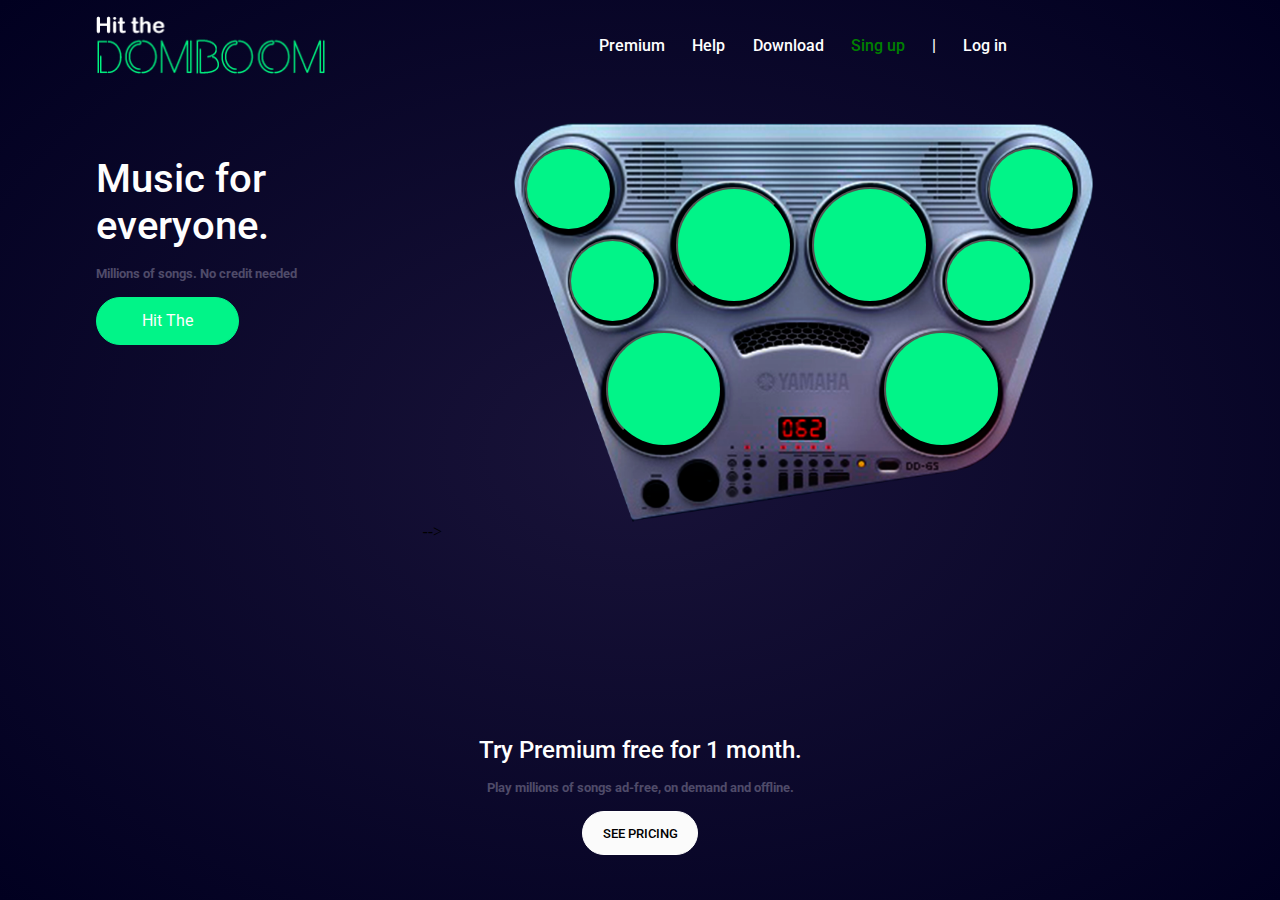
==== docs/index.html @ ec5cd291 "cambio nombre github pages" ====
<!DOCTYPE html>
<html lang="en">

<head>
    <meta charset="UTF-8">
    <meta http-equiv="X-UA-Compatible" content="IE=edge">
    <meta name="viewport" content="width=device-width, initial-scale=1.0">
    <title>Wrapper Hit the Dombo</title>
    <link rel="stylesheet" href="https://cdnjs.cloudflare.com/ajax/libs/font-awesome/6.1.1/css/all.min.css">
    <link rel="stylesheet" href="style.css">
</head>

<body>
    <div class="wrapper_background">
        <div class="wrapper">
            <!--Insertar botó mobile-->
            <div id="burgerButton_display" class="burgerButton_display">
                <div id="burgerButton" class="burgerButton burgerButtonClosed">
                    <div class="burgerItems_container">
                        <div class="burgerButton_bar"></div>
                        <div class="burgerButton_bar" style="width: 35%;"></div>
                        <div class="burgerButton_bar"></div>
                    </div>
                </div>
            </div>
            <header id="header" class="header line">
                <!--Insertar Navbar-->
                <div class="logo_col line">
                    <img class="logo_img" src="../assets/logo.png" alt="Dombo logo">
                </div>
                <div class="navbar_col line">
                    <p class="navbar_item font">Premium</p>
                    <p class="navbar_item font">Help</p>
                    <p class="navbar_item font">Download</p>
                    <p class="navbar_item font sign_up">Sing up</p>
                    <p class="navbar_item font">|</p>
                    <p class="navbar_item font">Log in</p>
                </div>
            </header>
            <div id="row_1" class="row_1 line">
                <div class="text_container line">
                    <div class="text_justify">
                        <h1 class="title no-format font"> <span>Music for </span> <br> <span>everyone. </span></h1>
                        <h5 class="subtitle no-format font">Millions of songs. No credit needed</h5>
                        <!--Insertar botó-->
                        <button class="boto_central font">Hit the</button>
                    </div>
                </div>
                <div class="img_container line">
                    <!--Insertar imatge (fet)-->
                    <div class="button-container">
                        <img src="../assets/drumkit.png" alt="bateria electronica" class="img_bateria">
                        <button type="button" class="bombo big_button" onclick="bombo.play()"></button>

                        <button type="button" class="crash big_button" onclick="crash.play()"></button>

                        <button type="button" class="hit-hat big_button" onclick="hit.play()"></button>

                        <button type="button" class="redoblante big_button" onclick="redoblante.play()"></button>

                        <button type="button" class="tom1 little_button" onclick="tom1.play()"></button>

                        <button type="button" class="tom2 little_button" onclick="tom2.play()"></button>

                        <button type="button" class="tom3 little_button" onclick="tom3.play()"></button>

                        <button type="button" class="tom4 little_button" onclick="tom4.play()"></button>
                    </div> -->
                </div>
            </div>
            <!--Insertar footer-->
            <div id="row_2" class="row_2 displayNone line">
                <footer>
                    <div class="footer_content">
                        <h2 class="footer_title font">Try Premium free for 1 month.</h2>
                        <h5 class="subtitle font">Play millions of songs ad-free, on demand and offline.</h5>
                        <!--Insertar botó-->
                        <button class="boto_baix font">SEE PRICING</button>

                    </div>

                </footer>
            </div>
            <div id="row_3" class="row_3 line">
            </div>
        </div>
    </div>
    <script src="app.js"></script>
    <link rel="preconnect" href="https://fonts.googleapis.com">
    <link rel="preconnect" href="https://fonts.gstatic.com" crossorigin>
    <link href="https://fonts.googleapis.com/css2?family=Roboto:wght@100;300;400;500&display=swap" rel="stylesheet">
</body>

</html>
---- docs/style.css ----
/*WRAPPER*/
* {
    margin: 0;
    padding: 0;
}

body,
html {
    position: fixed;
    overflow: hidden;
    height: 100vh;
    width: 100vw;
}

.no-format {
    padding: 0;
    margin: 0;
}

/*FLEX BOX*/
.wrapper_background {
    width: 100%;
    height: 100%;
    background: rgb(25, 19, 57);
    background: -moz-radial-gradient(center, rgb(19, 75, 112) 0%, rgb(8, 32, 48) 100%);
    background: -webkit-radial-gradient(center, rgb(19, 75, 112) 0%, rgb(8, 32, 48) 100%);
    background: radial-gradient(ellipse at center, rgb(25, 19, 57) 0%, rgb(1, 0, 32) 100%);
}

.wrapper {
    width: 85%;
    height: 100%;
    margin: 0 auto;
    display: flex;
    flex-direction: column;
}

.row_1,
.row_2,
.row_3 {
    display: flex;
    flex-direction: row;
    justify-content: center;
}

.header {
    height: 10%;
    display: flex;
    flex-direction: row;
    /* mediaquery
    height: 15%; */
}

.row_1 {
    height: 60%;
    /* mediaquery
    height: 80%; */
}

.row_2 {
    height: 25%;
    align-items: end;
}

.row_3 {
    height: 5%;
}

.text_container {
    position: relative;
    padding-top: 6%;
    width: 30%;
    /* mediaquery
    width: 100%; */
}

.img_container {
    position: relative;
    width: 70%;
    padding-top: 3%;
    /* mediaquery
    width: 100%; */
}

.title {
    font-weight: 500;
    color: rgb(254, 254, 254);
    font-size: 2.5em;
    /*mediaquery*/
}

.subtitle {
    font-weight: bold;
    color: rgb(79, 75, 105);
    margin: 5% 0%;
}

.font {
    font-family: 'Roboto', sans-serif;
    /*display: contents; mediaquery NO CAL*/
}

/* .line {
    border: 1px solid white;
} */

.button-container {
    position: relative;
    width: 80%;
    margin: 0 auto;
    max-height: 400px;
    max-width: 579px;
    /* mediaquery
    width: 100; */
}

/*HEADER*/
.logo_col {
    width: 30%;
    display: flex;
    align-items: center;
    /* width: 100%; mediaquery */
}

.logo_img {
    height: 65%;
    /* mediaquery
    width: 80%;
    margin: 0 auto; */
}

.navbar_col {
    width: 40%;
    display: flex;
    align-items: center;
    flex-direction: row;
    margin: 0 auto;
    justify-content: space-around;
    /* display: none; mediaquery */
}

.navbar_item {
    font-size: 1em;
    color: white;
    font-weight: 500;
}

.sign_up {
    color: green;
}

/*BOTONS*/
.boto_central {
    border: 1px solid #01f488;
    padding: 1.5vh 3.5vw;
    background-color: #01f488;
    color: rgb(255, 253, 253);
    text-decoration: none;
    text-transform: capitalize;
    border-radius: 50px;
    font-size: medium;
    transition: all 1s;
    cursor: pointer;
}

.boto_central:hover {
    background-color: white;
    color: black;
}

.boto_baix {
    border: 1px solid #ffffff;
    padding: 1.5vh 1.5vw;
    background-color: #fbfbfb;
    color: rgb(0, 0, 0);
    text-transform: uppercase;
    border-radius: 50px;
    font-weight: 500;
    font-size: small;
    transition: all 1s;
    cursor: pointer;
}

.boto_baix:hover {
    background-color: #01f488;
    color: white;
}

/*IMG*/
.img_bateria {
    width: 100%;
    margin: 0 auto;
    max-height: 400px;
    max-width: 579px;
}

.big_button {
    position: absolute;
    height: 29%;
    width: 20%;
    border-radius: 50%;
    background-color: #01f488;
}

.bombo {
    top: 16%;
    left: 28%;
}

.crash {
    top: 16%;
    right: 28.5%;
}

.hit-hat {
    top: 52%;
    left: 16%;
}

.redoblante {
    top: 52%;
    right: 16%;
}

.little_button {
    position: absolute;
    height: 21%;
    width: 15%;
    border-radius: 50%;
    background-color: #01f488;
}

.tom1 {
    top: 6%;
    left: 2%;
}

.tom2 {
    top: 29%;
    left: 9.5%;
}

.tom3 {
    top: 6%;
    right: 3%;
}

.tom4 {
    top: 29%;
    right: 10.5%;
}

/*FOOTER*/
.footer_content {
    display: flex;
    align-items: center;
    justify-content: center;
    text-align: center;
    flex-direction: column;
}

.footer_title {
    font-size: 1.48em;
    color: white;
    font-weight: 500;
}

/*View 2 mobile*/

.circle_container {
    width: 85%;
    margin: 0 auto;
}

.circle_position {
    flex-direction: unset !important;
    align-items: center;
}

.circle {
    border: 1px solid rgb(58, 58, 58);
    border-radius: 50%;
    width: 100%;
    height: auto;
    position: relative;
    padding-top: 100%;
    background-color: rgb(19, 19, 19);
    max-width: 600px;
}

.circle_text {
    position: absolute;
    top: 47.5%;
    left: 42.5%;
    font-size: 1.8em;
    color: rgb(58, 58, 58);
    z-index: 1;
    font-weight: 500;
}

.back_button {
    position: fixed;
    top: 5vh;
    left: 15vw;
    color: rgb(58, 58, 58);
    font-size: 2em;
}

/*Botó mobile*/
.burgerButton{
    position: fixed;
    top: 3vh;
    background-color: #01f488;
    border-radius: 1.25rem;
    display: flex;
    flex-direction: column;
    justify-content: space-evenly;
    align-items: end;
    z-index: 1;
}
.burgerButtonClosed{
    left: 75vw;
    width: 55px;
    height: 30px;
}
.burgerButtonOpened{
    right: 7vw;
    width: 30vh;
    height: 45vh;
    align-items: center;
    z-index: 1;
    border-radius: 0.85rem 0.85rem 0.85rem 0;
    border: 1px solid lightgray;
    box-shadow: 3px 3px rgb(19 19 19);
    transition: width 2s, height 2s;
}
.burgerButton_bar{
    width: 50%;
    background-color: white;
    height: 2px;
    margin: 2% 25% 2% 2%;
}
.burgerButton_display{
    display: none;
}
.burgerButton_item{
    font-size: .85em;
    color: white;
    border-top: 1px solid white;
    height: 75%;
    font-weight: 500;
    display: flex;
    justify-content: center;
    align-items: center;
    width: 100%;
}
.burgerButton_item:hover, .burgerButton_item:focus{
    color: rgb(58, 58, 58);
}
.burgerItems_container{
    width: 75%;
    text-align: center;
    align-items: end;
    height: 90%;
    display: flex;
    flex-direction: column;
    justify-content: space-around;
}
/*MEDIA QUERIES*/
/*Media Query pantalla petita*/
@media only screen and (max-width: 820px) {
    .wrapper {
        width: 90%;
        height: 95%;
    }

    .header {
        height: 22%;
    }

    .row_1 {
        height: 73%;
        flex-direction: column-reverse;
    }

    .displayNone {
        display: none;
    }

    .text_container {
        width: 100%;
        height: 100%;
    }

    .text_justify {
        text-align: center;
        font-size: .85em;
    }

    .img_container {
        width: 100%;
        height: 100%;
    }

    .button-container {
        width: 100%;
    }

    /*HEADER*/
    .logo_col {
        width: 100%;
    }

    .logo_img {
        width: 70%;
        height: auto;
        margin: 0 auto;
    }

    .navbar_col {
        display: none;
    }
    .burgerButton_display{
        display: block;
    }
}

/*Media query pantalla gran*/
@media only screen and (min-width: 821px) {
    .circle_container {
        display: none;
    }
}

/*Pantalla Asus Zen Book*/
@media only screen and (min-width: 1023px) and (max-width: 1025px) and (min-height: 501px) and (max-height: 503px){
    .img_bateria, .button-container {
        max-height: 240.8px;
        max-width: 350px;
    }
    .navbar_item, .subtitle, .boto_central {
        font-size: .65em;
    }
    .title, .footer_title{
        font-size: 1.5em;
    }
}
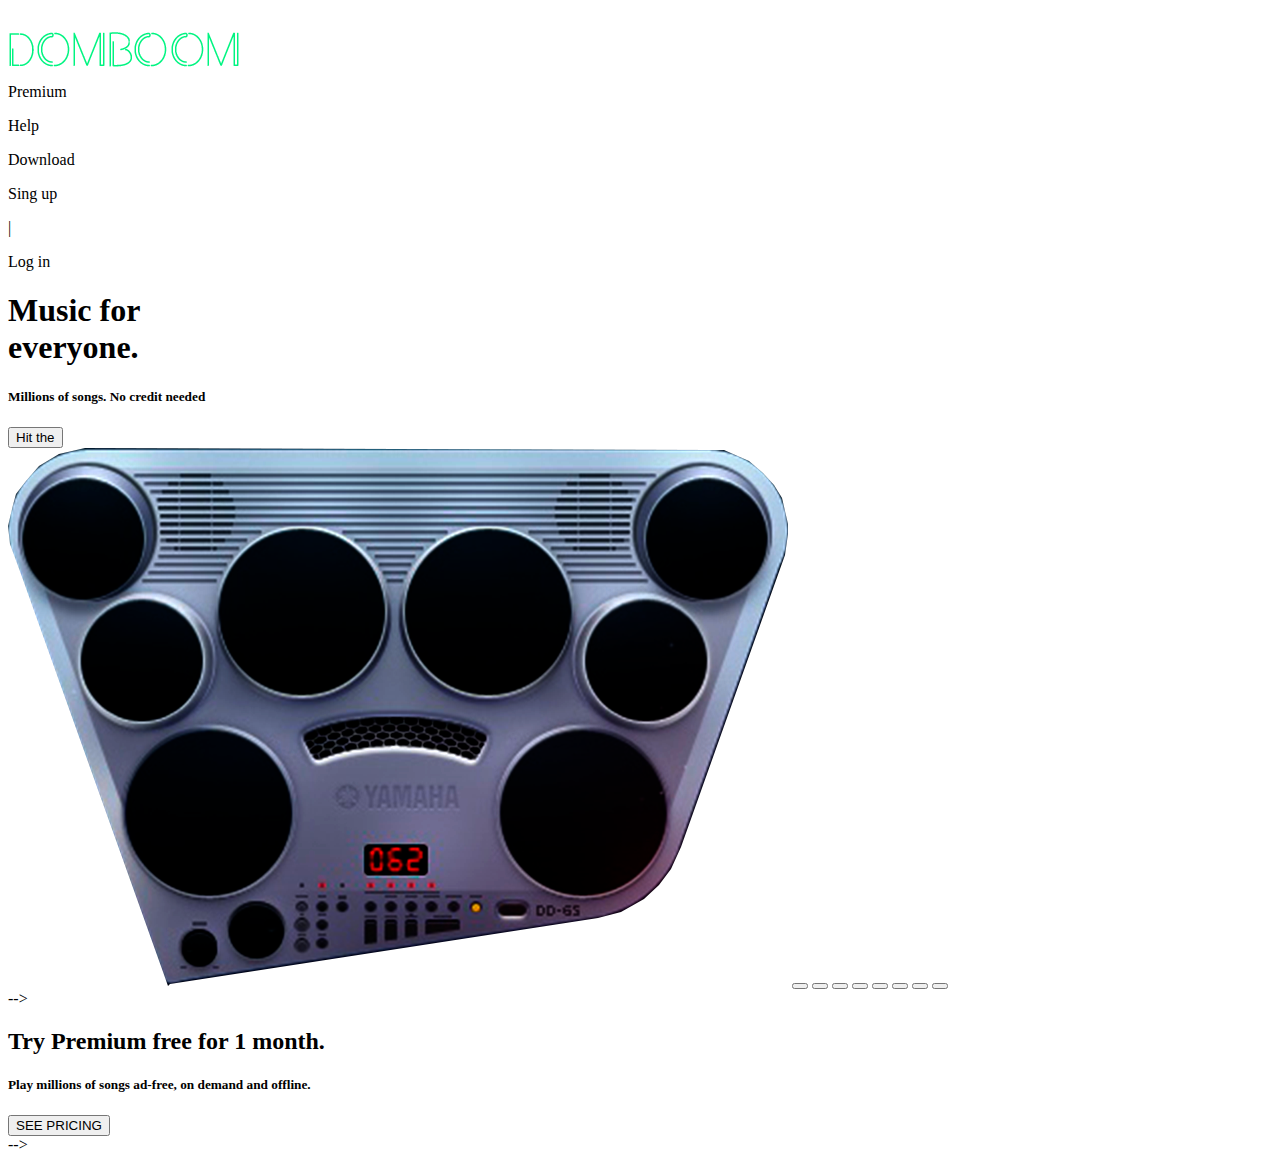
==== commit 81c85bfb: "github pages" ====
--- a/docs/index.html
+++ b/docs/index.html
@@ -1,4 +1,4 @@
-<!DOCTYPE html>
+<!-- <!DOCTYPE html>
 <html lang="en">
 
 <head>
@@ -91,4 +91,4 @@
     <link href="https://fonts.googleapis.com/css2?family=Roboto:wght@100;300;400;500&display=swap" rel="stylesheet">
 </body>
 
-</html>+</html> -->